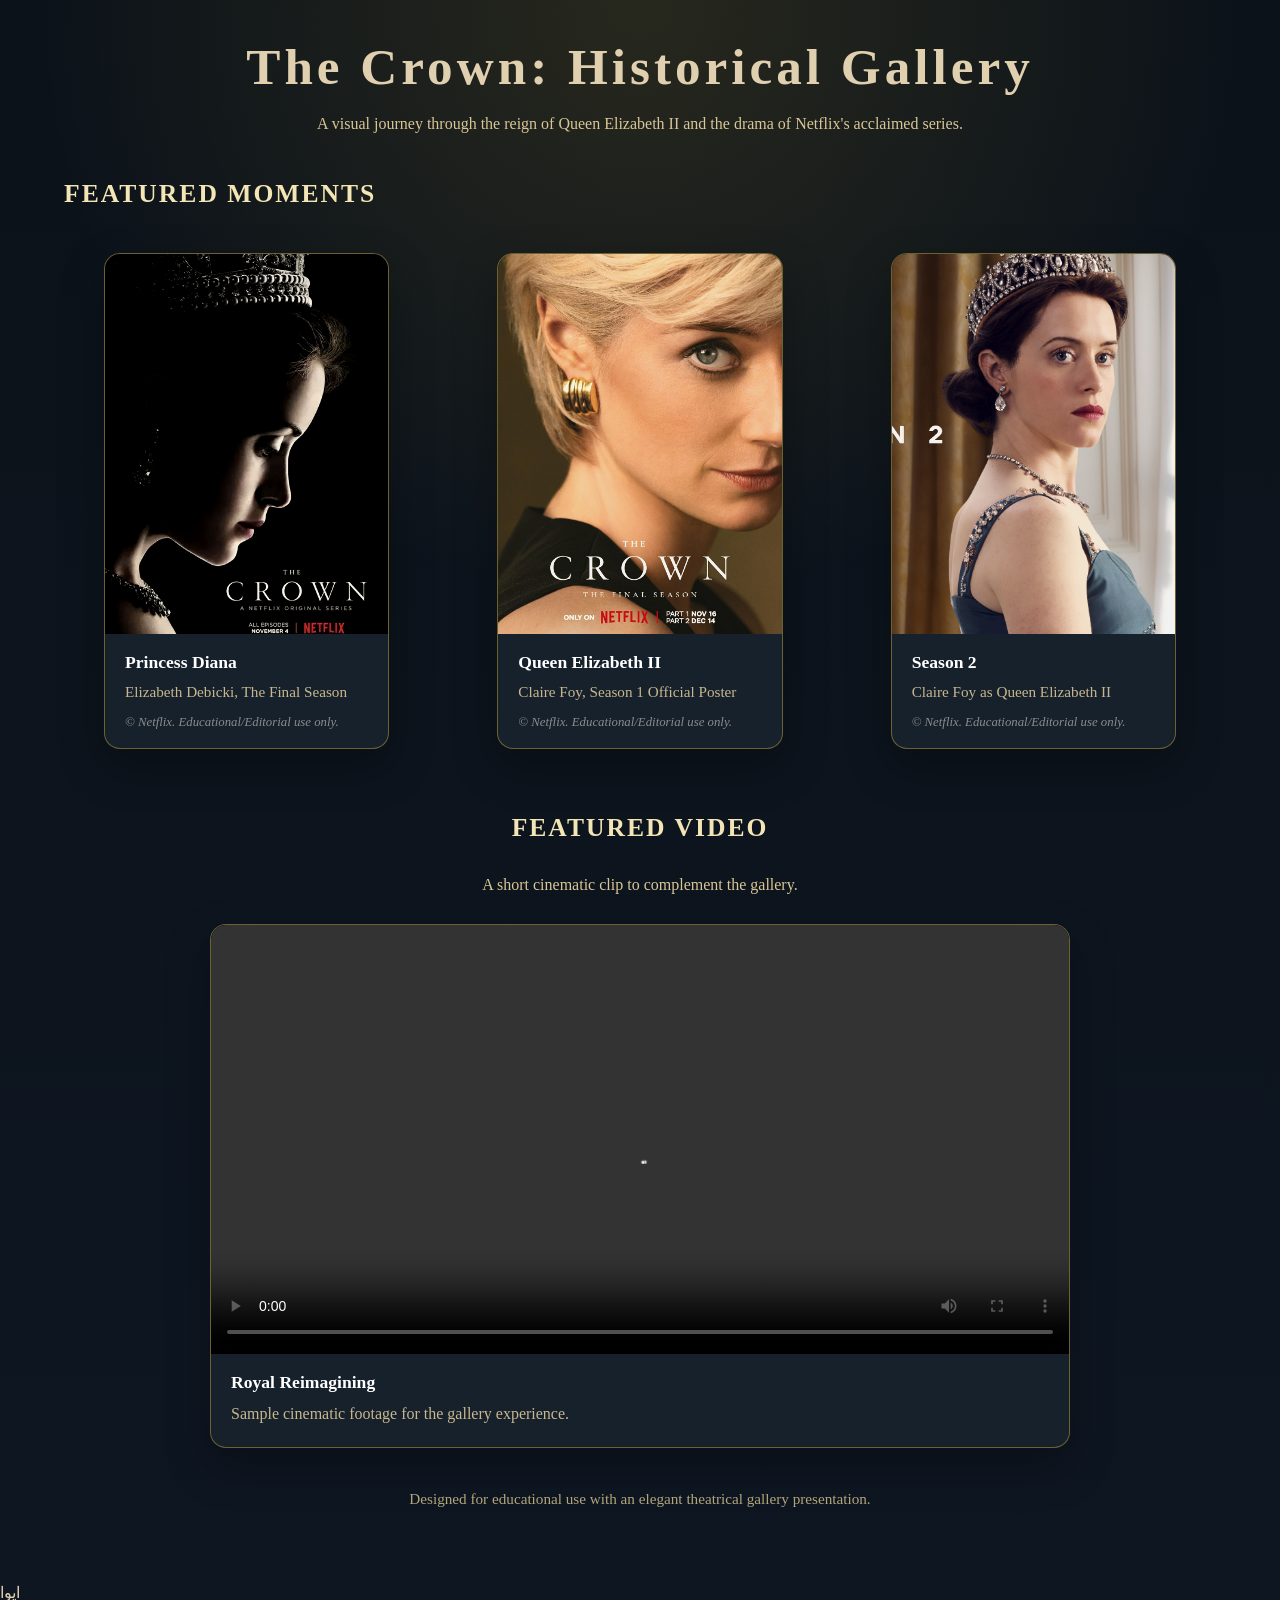
==== chapters/chapter3/index.html @ 125e9b89 "Add files via upload" ====
<!DOCTYPE html>
<html lang="en">
<head>
    <meta charset="UTF-8">
    <meta name="viewport" content="width=device-width, initial-scale=1.0">
    <meta name="description" content="A responsive gallery showcasing historical imagery from the Netflix series The Crown.">
    <title>The Crown - Gallery</title>
    <link rel="stylesheet" href="style.css">
</head>
<body>
    <div class="page-shell">
        <header class="page-header">
            <div class="title-group">
                <h1>The Crown: Historical Gallery</h1>
                <p>A visual journey through the reign of Queen Elizabeth II and the drama of Netflix's acclaimed series.</p>
            </div>
        </header>

        <main>
            <section class="gallery-section" aria-label="The Crown image gallery">
                <h2 class="section-title">Featured Moments</h2>
                <div class="gallery-container">
                    <figure class="image-card">
                        <img src="image 2.webp"
                             alt="Elizabeth Debicki as Princess Diana in The Crown Final Season"
                             title="The Crown: The Final Season - Princess Diana"
                             class="crown-image">
                        <figcaption>
                            <strong>Princess Diana</strong>
                            <span>Elizabeth Debicki, The Final Season</span>
                        </figcaption>
                        <p class="license">© Netflix. Educational/Editorial use only.</p>
                    </figure>

                    <figure class="image-card">
                        <img src="image 1.jpg"
                             alt="Claire Foy in profile wearing the royal crown in silhouette"
                             title="The Crown: Season 1 Official Poster"
                             class="crown-image">
                        <figcaption>
                            <strong>Queen Elizabeth II</strong>
                            <span>Claire Foy, Season 1 Official Poster</span>
                        </figcaption>
                        <p class="license">© Netflix. Educational/Editorial use only.</p>
                    </figure>

                    <figure class="image-card">
                        <img src="image 3.jpg"
                             alt="Claire Foy as Queen Elizabeth II in Season 2, 1956-1964"
                             title="The Crown: Season 2 Visual"
                             class="crown-image">
                        <figcaption>
                            <strong>Season 2</strong>
                            <span>Claire Foy as Queen Elizabeth II</span>
                        </figcaption>
                        <p class="license">© Netflix. Educational/Editorial use only.</p>
                    </figure>
                </div>
            </section>

            <section class="video-section" aria-label="Featured video">
                <div class="video-header">
                    <h2 class="section-title">Featured Video</h2>
                    <p>A short cinematic clip to complement the gallery.</p>
                </div>
                <div class="video-card">
                    <video controls preload="metadata" playsinline>
                        <source src="https://interactive-examples.mdn.mozilla.net/media/cc0-videos/flower.mp4" type="video/mp4">
                        Your browser does not support the video tag.
                    </video>
                    <div class="video-caption">
                        <strong>Royal Reimagining</strong>
                        <span>Sample cinematic footage for the gallery experience.</span>
                    </div>
                </div>
            </section>
        </main>

        <footer class="page-footer">
            <p>Designed for educational use with an elegant theatrical gallery presentation.</p>
        </footer>
    </div>
</body>
</html>ايوا
---- chapters/chapter3/style.css ----
/* General Styling */
:root {
    color-scheme: dark;
    font-family: 'Times New Roman', Times, serif;
    color: #e0d0b0;
    background-color: #0b1219;
}

* {
    box-sizing: border-box;
}

body {
    margin: 0;
    padding: 0;
    background: radial-gradient(circle at top, rgba(212, 175, 55, 0.14), transparent 35%),
                linear-gradient(180deg, #0b1219 0%, #0e1622 100%);
    min-height: 100vh;
}

.page-shell {
    max-width: 1200px;
    margin: 0 auto;
    padding: 40px 24px 60px;
}

.page-header {
    text-align: center;
    margin-bottom: 40px;
}

.title-group h1 {
    margin: 0;
    font-size: clamp(2rem, 4vw, 3.2rem);
    letter-spacing: 4px;
    line-height: 1.05;
}

.title-group p {
    margin: 16px auto 0;
    max-width: 720px;
    color: #d9c696;
    font-size: 1rem;
    line-height: 1.8;
}

.section-title {
    margin: 0 auto 28px;
    font-size: 1.6rem;
    letter-spacing: 2px;
    text-transform: uppercase;
    color: #f3e5b5;
}

.gallery-container {
    display: grid;
    grid-template-columns: repeat(auto-fit, minmax(260px, 1fr));
    gap: 28px;
    align-items: stretch;
}

.image-card {
    background: rgba(24, 34, 46, 0.95);
    border: 1px solid rgba(212, 175, 55, 0.45);
    border-radius: 16px;
    overflow: hidden;
    box-shadow: 0 18px 45px rgba(0, 0, 0, 0.28);
    transition: transform 0.35s ease, border-color 0.35s ease, box-shadow 0.35s ease;
}

.image-card:hover {
    transform: translateY(-10px);
    border-color: rgba(212, 175, 55, 0.75);
    box-shadow: 0 26px 60px rgba(0, 0, 0, 0.4);
}

.crown-image {
    width: 100%;
    height: 380px;
    object-fit: cover;
    display: block;
    filter: sepia(0.2) contrast(1.1) brightness(0.95);
    transition: filter 0.4s ease;
}

.image-card:hover .crown-image {
    filter: none;
}

figcaption {
    padding: 18px 20px 12px;
    text-align: left;
}

figcaption strong {
    display: block;
    font-size: 1.1rem;
    margin-bottom: 8px;
    color: #ffffff;
}

figcaption span {
    display: block;
    color: #c8b78f;
    font-size: 0.95rem;
    line-height: 1.5;
}

.license {
    margin: 0 20px 18px;
    font-size: 0.8rem;
    color: #8c8c8c;
    font-style: italic;
    text-align: left;
}

.page-footer {
    margin-top: 42px;
    text-align: center;
    color: #b3a57a;
    font-size: 0.95rem;
}

@media (max-width: 640px) {
    .page-shell {
        padding: 24px 16px 40px;
    }

    .crown-image {
        height: 300px;
    }

    .license {
        margin-bottom: 14px;
    }
}

.video-section {
    margin-top: 48px;
}

.video-header {
    text-align: center;
    margin-bottom: 24px;
}

.video-header p {
    max-width: 720px;
    margin: 0 auto;
    color: #d9c696;
    line-height: 1.8;
}

.video-card {
    background: rgba(24, 34, 46, 0.95);
    border: 1px solid rgba(212, 175, 55, 0.45);
    border-radius: 16px;
    overflow: hidden;
    box-shadow: 0 18px 45px rgba(0, 0, 0, 0.28);
    max-width: 860px;
    margin: 0 auto;
}

.video-card video {
    width: 100%;
    display: block;
    background: #000;
}

.video-caption {
    padding: 18px 20px 20px;
}

.video-caption strong {
    display: block;
    color: #ffffff;
    font-size: 1.1rem;
    margin-bottom: 8px;
}

.video-caption span {
    display: block;
    color: #c8b78f;
    line-height: 1.6;
}

@media (max-width: 640px) {
    .video-section {
        margin-top: 36px;
    }
}
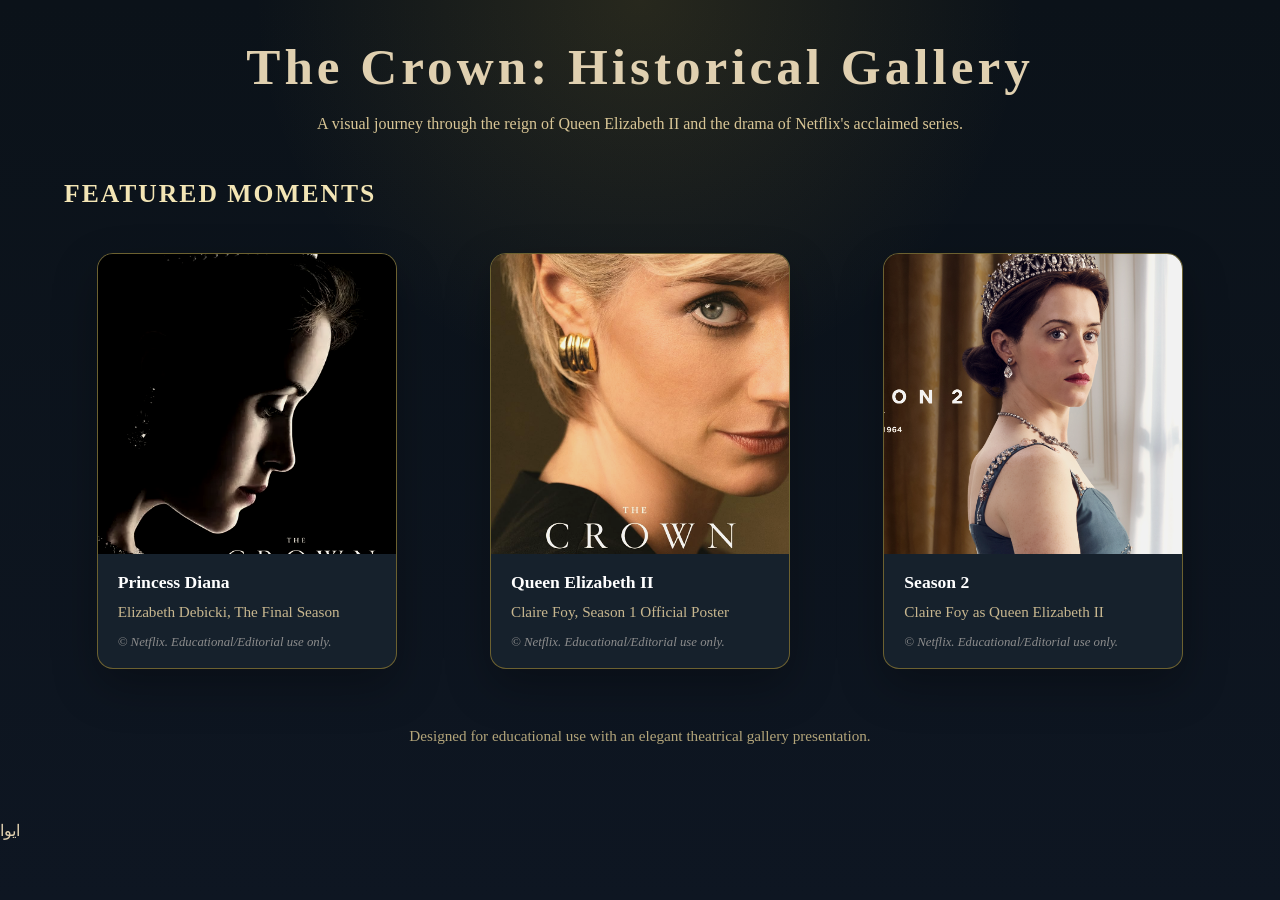
==== commit 0ef11548: "Add files via upload" ====
--- a/chapters/chapter3/index.html
+++ b/chapters/chapter3/index.html
@@ -58,22 +58,6 @@
                 </div>
             </section>
 
-            <section class="video-section" aria-label="Featured video">
-                <div class="video-header">
-                    <h2 class="section-title">Featured Video</h2>
-                    <p>A short cinematic clip to complement the gallery.</p>
-                </div>
-                <div class="video-card">
-                    <video controls preload="metadata" playsinline>
-                        <source src="https://interactive-examples.mdn.mozilla.net/media/cc0-videos/flower.mp4" type="video/mp4">
-                        Your browser does not support the video tag.
-                    </video>
-                    <div class="video-caption">
-                        <strong>Royal Reimagining</strong>
-                        <span>Sample cinematic footage for the gallery experience.</span>
-                    </div>
-                </div>
-            </section>
         </main>
 
         <footer class="page-footer">
--- a/chapters/chapter3/style.css
+++ b/chapters/chapter3/style.css
@@ -54,12 +54,15 @@
 
 .gallery-container {
     display: grid;
-    grid-template-columns: repeat(auto-fit, minmax(260px, 1fr));
+    grid-template-columns: repeat(auto-fit, minmax(300px, 1fr));
     gap: 28px;
     align-items: stretch;
+    justify-items: center;
 }
 
 .image-card {
+    width: 100%;
+    max-width: 300px;
     background: rgba(24, 34, 46, 0.95);
     border: 1px solid rgba(212, 175, 55, 0.45);
     border-radius: 16px;
@@ -75,10 +78,11 @@
 }
 
 .crown-image {
-    width: 100%;
-    height: 380px;
+    width: 300px;
+    height: 300px;
     object-fit: cover;
     display: block;
+    margin: 0 auto;
     filter: sepia(0.2) contrast(1.1) brightness(0.95);
     transition: filter 0.4s ease;
 }
@@ -134,58 +138,3 @@
         margin-bottom: 14px;
     }
 }
-
-.video-section {
-    margin-top: 48px;
-}
-
-.video-header {
-    text-align: center;
-    margin-bottom: 24px;
-}
-
-.video-header p {
-    max-width: 720px;
-    margin: 0 auto;
-    color: #d9c696;
-    line-height: 1.8;
-}
-
-.video-card {
-    background: rgba(24, 34, 46, 0.95);
-    border: 1px solid rgba(212, 175, 55, 0.45);
-    border-radius: 16px;
-    overflow: hidden;
-    box-shadow: 0 18px 45px rgba(0, 0, 0, 0.28);
-    max-width: 860px;
-    margin: 0 auto;
-}
-
-.video-card video {
-    width: 100%;
-    display: block;
-    background: #000;
-}
-
-.video-caption {
-    padding: 18px 20px 20px;
-}
-
-.video-caption strong {
-    display: block;
-    color: #ffffff;
-    font-size: 1.1rem;
-    margin-bottom: 8px;
-}
-
-.video-caption span {
-    display: block;
-    color: #c8b78f;
-    line-height: 1.6;
-}
-
-@media (max-width: 640px) {
-    .video-section {
-        margin-top: 36px;
-    }
-}
